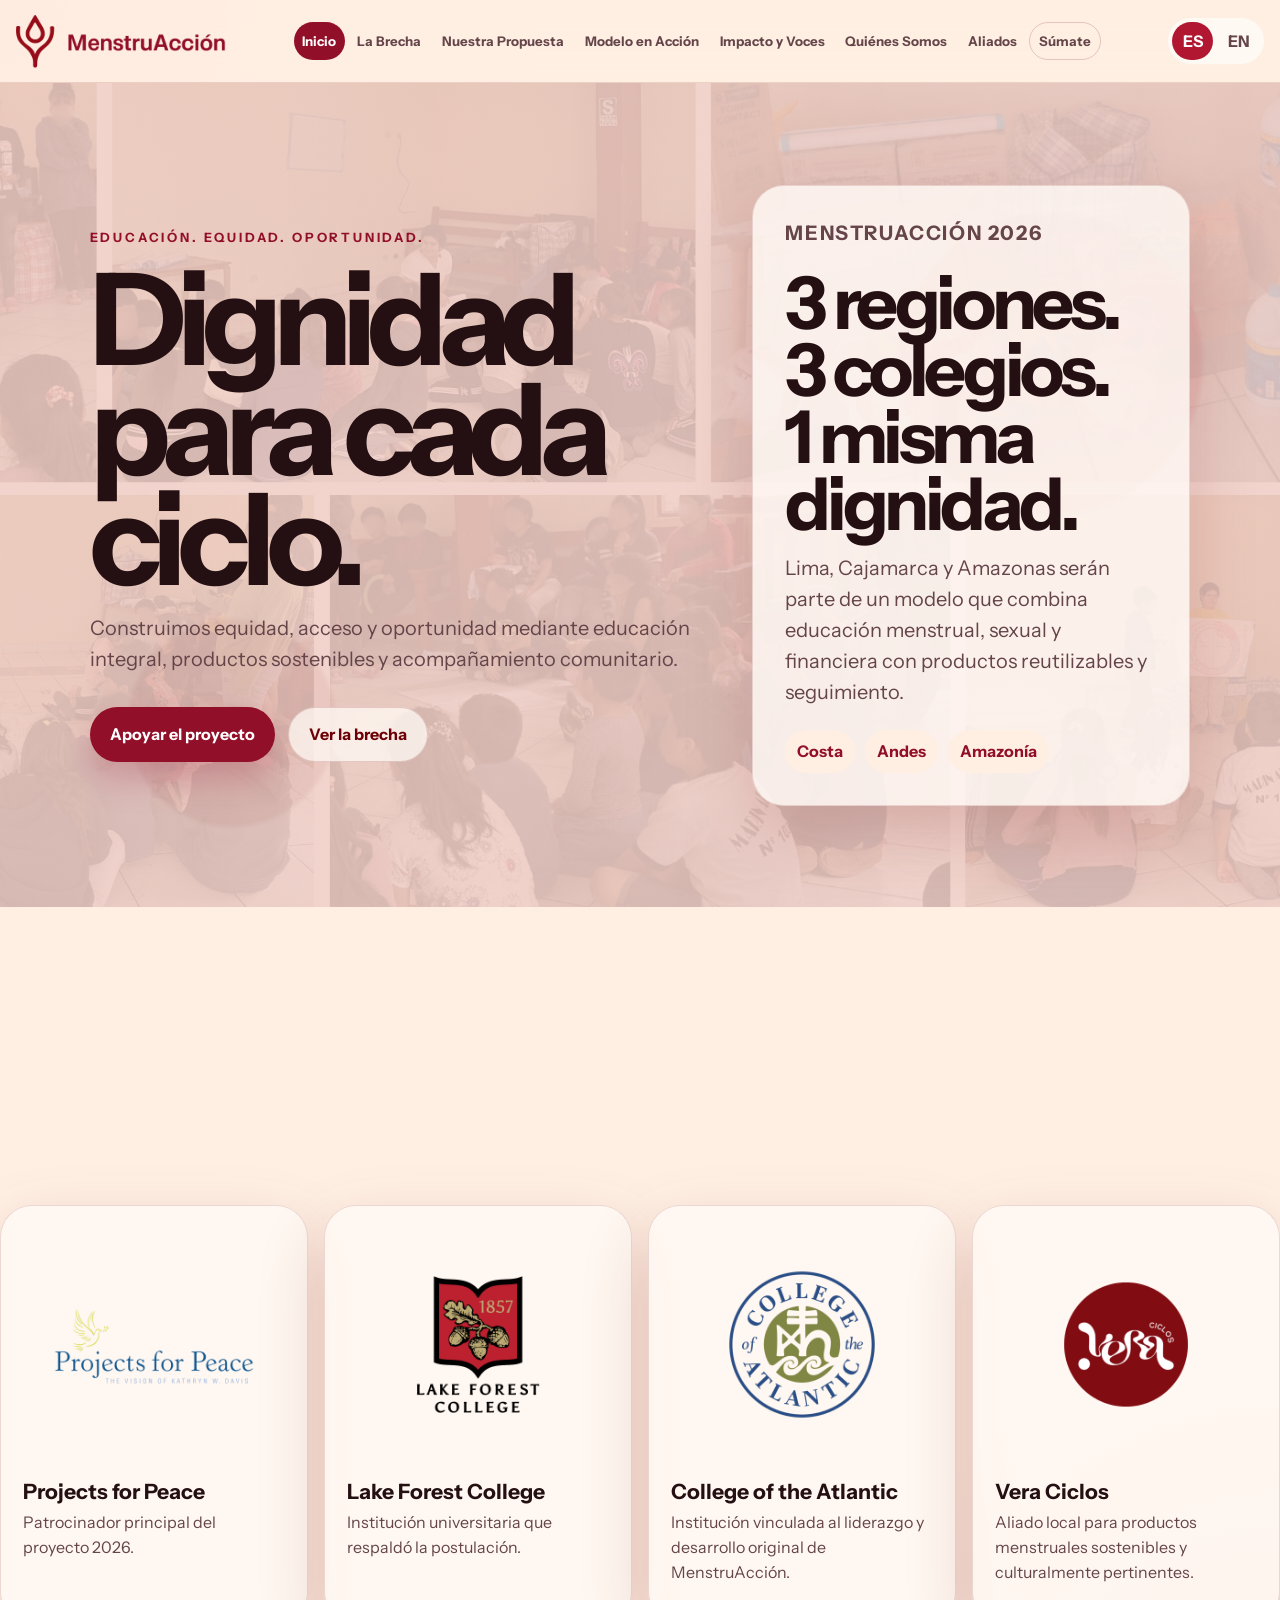
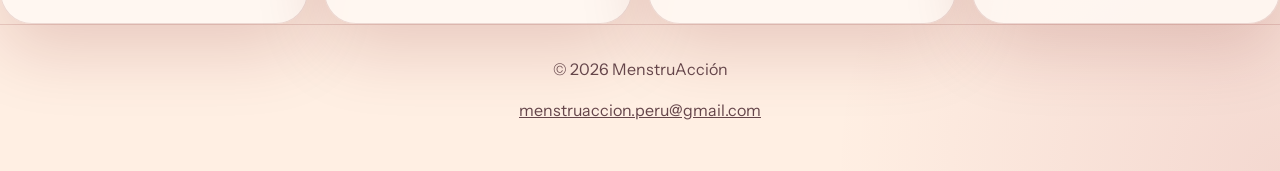
==== index.html @ 145aa249 "Update index.html" ====
<!DOCTYPE html>
<html lang="es">
 <head>
  <meta charset="utf-8"/>
  <meta content="width=device-width, initial-scale=1.0" name="viewport"/>
  <title>
   MenstruAcci&oacute;n | Dignidad para cada ciclo
  </title>
  <meta content="MenstruAcci&oacute;n construye equidad, acceso y oportunidad mediante educaci&oacute;n menstrual, sexual y financiera en Per&uacute;." name="description"/>
  <link rel="preconnect" href="https://fonts.googleapis.com">
  <link rel="preconnect" href="https://fonts.gstatic.com" crossorigin>
  <link href="https://fonts.googleapis.com/css2?family=Instrument+Sans:wght@400;500;600;700;800&display=swap" rel="stylesheet">
  <link href="style.css" rel="stylesheet"/>
  <script defer="" src="script.js">
  </script>
 </head>
 <body>
  <header class="site-header">
   <a aria-label="Ir al inicio" class="brand" data-tab-link="inicio" href="#inicio">
    <img alt="MenstruAcci&oacute;n" class="brand-logo" src="assets/logo.png"/>
   </a>
   <button aria-expanded="false" aria-label="Abrir men&uacute;" class="mobile-menu-button" id="mobileMenuButton">
    ☰
   </button>
   <nav aria-label="Navegaci&oacute;n principal" class="site-nav" id="siteNav">
    <button class="nav-tab active" data-i18n="nav_home" data-tab="inicio">
     Inicio
    </button>
    <button class="nav-tab" data-i18n="nav_gap" data-tab="brecha">
     La Brecha
    </button>
    <button class="nav-tab" data-i18n="nav_proposal" data-tab="propuesta">
     Nuestra Propuesta
    </button>
    <button class="nav-tab" data-i18n="nav_model" data-tab="modelo">
     Modelo en Acci&oacute;n
    </button>
    <button class="nav-tab" data-i18n="nav_impact" data-tab="impacto-voces">
     Impacto y Voces
    </button>
    <button class="nav-tab" data-i18n="nav_about" data-tab="quienes-somos">
     Qui&eacute;nes Somos
    </button>
    <!--
    <button class="nav-tab" data-i18n="nav_resources" data-tab="recursos">
      Centro de Recursos
    </button>
    -->
    <button class="nav-tab" data-i18n="nav_allies" data-tab="aliados">
     Aliados
    </button>
    <button class="nav-tab nav-cta" data-i18n="nav_support" data-tab="sumate">
     S&uacute;mate
    </button>
   </nav>
   <div aria-label="Cambiar idioma" class="language-toggle">
    <button class="lang-button active" data-lang="es">
     ES
    </button>
    <button class="lang-button" data-lang="en">
     EN
    </button>
   </div>
  </header>
  <main>
   <section class="page-section active hero-section" id="inicio">
    <div class="floating-shape shape-one">
    </div>
    <div class="floating-shape shape-two">
    </div>
    <div class="hero-grid">
     <div class="hero-copy reveal reveal-left">
      <p class="eyebrow" data-i18n="hero_eyebrow">
       Educaci&oacute;n. Equidad. Oportunidad.
      </p>
      <h1 data-i18n="hero_title">
       Dignidad para cada ciclo.
      </h1>
      <p class="hero-lead" data-i18n="hero_lead">
       Construimos equidad, acceso y oportunidad mediante educaci&oacute;n integral, productos sostenibles y acompa&ntilde;amiento comunitario.
      </p>
      <div class="hero-actions">
       <button class="primary-button" data-i18n="hero_primary" data-tab-link="sumate">
        Apoyar el proyecto
       </button>
       <button class="secondary-button" data-i18n="hero_secondary" data-tab-link="brecha">
        Ver la brecha
       </button>
      </div>
     </div>
     <div class="hero-card reveal reveal-right">
      <p class="card-kicker" data-i18n="hero_card_kicker">
       MenstruAcci&oacute;n 2026
      </p>
      <h2>
       <span data-i18n="hero_card_line_1">
       </span>
       <span class="title-break" data-i18n="hero_card_line_2">
       </span>
       <span class="title-break" data-i18n="hero_card_line_3">
       </span>
      </h2>
      <p data-i18n="hero_card_text">
       Lima, Cajamarca y Amazonas ser&aacute;n parte de un modelo que combina educaci&oacute;n menstrual, sexual y financiera con productos reutilizables y seguimiento.
      </p>
      <div class="region-pills">
       <span data-i18n="region_lima">
        Costa
       </span>
       <span data-i18n="region_cajamarca">
        Andes
       </span>
       <span data-i18n="region_amazonas">
        Amazon&iacute;a
       </span>
      </div>
     </div>
    </div>
   </section>
   <section class="page-section" id="brecha">
    <div class="section-heading reveal reveal-up">
     <p class="eyebrow" data-i18n="gap_eyebrow">
      La brecha de equidad
     </p>
     <h2 data-i18n="gap_title">
      Cuando falta informaci&oacute;n, faltan oportunidades.
     </h2>
     <p data-i18n="gap_intro">
      La pobreza menstrual no es solo falta de productos. Tambi&eacute;n es falta de informaci&oacute;n, privacidad, salud, dinero, agua, apoyo y espacios seguros.
     </p>
    </div>
    <div class="stats-grid">
     <a class="stat-card source-card reveal reveal-left" href="https://www.tandfonline.com/doi/pdf/10.1080/2331186X.2022.2132060" rel="noopener" target="_blank">
      <div class="stat-number" data-i18n="gap_stat_one_number">
       1 de cada 3
      </div>
      <p class="stat-label" data-i18n="gap_stat_one">
       adolescentes falta al colegio durante su menstruaci&oacute;n.
      </p>
      <span class="source-link" data-i18n="source_read">
       Ver fuente &nearrow;
      </span>
     </a>
     <a class="stat-card source-card reveal reveal-up" href="https://www.tandfonline.com/doi/pdf/10.1080/2331186X.2022.2132060" rel="noopener" target="_blank">
      <div class="stat-number" data-i18n="gap_stat_two_number">
       95%
      </div>
      <p class="stat-label" data-i18n="gap_stat_two">
       reporta entornos escolares hostiles durante su periodo.
      </p>
      <span class="source-link" data-i18n="source_read">
       Ver fuente &nearrow;
      </span>
     </a>
     <a class="stat-card source-card reveal reveal-right" href="https://www.tandfonline.com/doi/pdf/10.1080/2331186X.2022.2132060" rel="noopener" target="_blank">
      <div class="stat-number" data-i18n="gap_stat_three_number">
       54%
      </div>
      <p class="stat-label" data-i18n="gap_stat_three">
       no puede pagar productos b&aacute;sicos menstruales.
      </p>
      <span class="source-link" data-i18n="source_read">
       Ver fuente ↗
      </span>
     </a>
    </div>
    <div class="problem-map reveal reveal-up">
     <div class="map-center" data-i18n="gap_map_center">
      Intervenciones incompletas
     </div>
     <article>
      <h3 data-i18n="gap_node_products">
       Solo productos
      </h3>
      <p data-i18n="gap_node_products_text">
       Sin educaci&oacute;n ni seguimiento, el acceso puede quedarse en una entrega aislada.
      </p>
     </article>
     <article>
      <h3 data-i18n="gap_node_education">
       Solo educaci&oacute;n
      </h3>
      <p data-i18n="gap_node_education_text">
       La informaci&oacute;n no alcanza si una ni&ntilde;a no tiene productos, privacidad o apoyo para aplicar lo aprendido.
      </p>
     </article>
     <article>
      <h3 data-i18n="gap_node_health">
       Solo salud
      </h3>
      <p data-i18n="gap_node_health_text">
       Hablar de s&iacute;ntomas sin mirar escuela, econom&iacute;a, agua y estigma deja fuera la realidad completa.
      </p>
     </article>
    </div>
    <div class="angle-diagram reveal reveal-up">
     <div class="angle-center" data-i18n="angle_center">
      La pobreza menstrual es un sistema, no un s&iacute;ntoma aislado.
     </div>
     <article class="angle-panel">
      <p class="panel-kicker" data-i18n="angle_health_kicker">
       Lo invisible
      </p>
      <h3 data-i18n="angle_health_title">
       La salud y el cuerpo
      </h3>
      <ul>
       <li data-i18n="angle_health_1">
        Metales como plomo, ars&eacute;nico y cadmio detectados en tampones.
       </li>
       <li data-i18n="angle_health_2">
        Qu&iacute;micos medibles como ftalatos, fenoles y parabenos en productos menstruales.
       </li>
       <li data-i18n="angle_health_3">
        Fragancias, irritaci&oacute;n, sequedad, microbioma y seguridad todav&iacute;a requieren m&aacute;s investigaci&oacute;n.
       </li>
      </ul>
      <div class="source-row">
       <a data-i18n="source_metals" href="https://www.sciencedirect.com/science/article/pii/S0160412024004355" rel="noopener" target="_blank">
        Metales &nearrow;
       </a>
       <a data-i18n="source_chemicals" href="https://pubmed.ncbi.nlm.nih.gov/37743685/" rel="noopener" target="_blank">
        Qu&iacute;micos &nearrow;
       </a>
       <a href="https://www.fda.gov/media/184682/download" rel="noopener" target="_blank">
        FDA &nearrow;
       </a>
      </div>
     </article>
     <article class="angle-panel">
      <p class="panel-kicker" data-i18n="angle_environment_kicker">
       El rastro
      </p>
      <h3 data-i18n="angle_environment_title">
       Agua y medio ambiente
      </h3>
      <ul>
       <li data-i18n="angle_environment_1">
        Residuos de productos desechables que terminan en rellenos sanitarios o sistemas de alcantarillado.
       </li>
       <li data-i18n="angle_environment_2">
        Impactos de ciclo de vida asociados a materias primas, pl&aacute;sticos, producci&oacute;n y disposici&oacute;n final.
       </li>
       <li data-i18n="angle_environment_3">
        Micropl&aacute;sticos y residuos no reciclables como parte del problema de contaminaci&oacute;n.
       </li>
      </ul>
      <div class="source-row">
       <a href="https://www.lifecycleinitiative.org/wp-content/uploads/2021/07/UNEP-LCI-Single-use-vs-reusable-Menstrual-Products-Meta-study.pdf" rel="noopener" target="_blank">
        UNEP &nearrow;
       </a>
       <a data-i18n="source_environment" href="https://pmc.ncbi.nlm.nih.gov/articles/PMC11865846/" rel="noopener" target="_blank">
        Impacto ambiental &nearrow;
       </a>
      </div>
     </article>
     <article class="angle-panel">
      <p class="panel-kicker" data-i18n="angle_system_kicker">
       El sistema
      </p>
      <h3 data-i18n="angle_system_title">
       Lo social y econ&oacute;mico
      </h3>
      <ul>
       <li data-i18n="angle_system_1">
        Ausentismo escolar, verg&uuml;enza y falta de ba&ntilde;os dignos.
       </li>
       <li data-i18n="angle_system_2">
        Normalizaci&oacute;n del dolor menstrual y diagn&oacute;sticos tard&iacute;os.
       </li>
       <li data-i18n="angle_system_3">
        Falta de transparencia de ingredientes y necesidad de mejores regulaciones.
       </li>
      </ul>
      <div class="source-row">
       <a data-i18n="source_school" href="https://www.tandfonline.com/doi/full/10.1080/2331186X.2022.2132060" rel="noopener" target="_blank">
        Escuela &nearrow;
       </a>
       <a data-i18n="source_transparency" href="https://weavingvoices.org/report-whats-in-your-period-product/" rel="noopener" target="_blank">
        Transparencia &nearrow;
       </a>
      </div>
     </article>
     <article class="angle-panel">
      <p class="panel-kicker" data-i18n="angle_daily_kicker">
       La log&iacute;stica
      </p>
      <h3 data-i18n="angle_daily_title">
       El d&iacute;a a d&iacute;a
      </h3>
      <ul>
       <li data-i18n="angle_daily_1">
        Ba&ntilde;os sin agua, jab&oacute;n, privacidad o basureros seguros.
       </li>
       <li data-i18n="angle_daily_2">
        Miedo al ruido del envoltorio, a mancharse o a pedir ayuda.
       </li>
       <li data-i18n="angle_daily_3">
        Dolores incapacitantes sin permisos, cuidado ni atenci&oacute;n adecuada.
       </li>
      </ul>
      <!--
<div class="source-row">
 <a data-i18n="source_policy" href="https://idrc-crdi.ca/en/what-we-do/projects-we-support/project/improving-access-menstrual-health-girls-and-adolescents-peru" rel="noopener" target="_blank">
  Perú / salud menstrual ↗
 </a>
 <a class="placeholder-link" data-i18n="source_placeholder" href="#" rel="noopener" target="_blank">
  [PON EL LINK AQUÍ]
 </a>
</div>

-->
     </article>
    </div>
   </section>
   <section class="page-section" id="propuesta">
    <div class="section-heading reveal reveal-up">
     <p class="eyebrow" data-i18n="proposal_eyebrow">
      Nuestra propuesta
     </p>
     <h2>
      <span data-i18n="proposal_title_main">
       No separamos el cuerpo, la econom&iacute;a y la educaci&oacute;n.
      </span>
      <span class="title-break" data-i18n="proposal_title_break">
       Los conectamos.
      </span>
     </h2>
     <p data-i18n="proposal_intro">
      Nuestro modelo integra educaci&oacute;n, acceso, comunidad e incidencia para garantizar el derecho a una menstruaci&oacute;n digna.
     </p>
    </div>
    <div class="solution-diagram reveal reveal-up">
     <article>
      <span>
       01
      </span>
      <h3 data-i18n="solution_one_title">
       Educaci&oacute;n que traduce el cuerpo
      </h3>
      <p data-i18n="solution_one_text">
       La informaci&oacute;n convierte miedo en lenguaje, s&iacute;ntomas en se&ntilde;ales y verg&uuml;enza en conversaci&oacute;n segura.
      </p>
     </article>
     <article>
      <span>
       02
      </span>
      <h3 data-i18n="solution_two_title">
       Productos sostenibles que duran
      </h3>
      <p data-i18n="solution_two_text">
       Los productos reutilizables reducen la dependencia mensual de productos desechables y alivian costos a largo plazo.
      </p>
     </article>
     <article>
      <span>
       03
      </span>
      <h3 data-i18n="solution_three_title">
       Seguimiento que sostiene
      </h3>
      <p data-i18n="solution_three_text">
       El acompa&ntilde;amiento posterior permite resolver dudas, cuidar el uso correcto y no abandonar a las beneficiarias.
      </p>
     </article>
    </div>
    <div class="accordion-grid">
     <article class="accordion-card reveal reveal-left">
      <button aria-expanded="false" class="accordion-trigger">
       <span data-i18n="proposal_card_one_title">
        Educaci&oacute;n menstrual
       </span>
       <span class="accordion-icon">
        +
       </span>
      </button>
      <div class="accordion-panel">
       <p data-i18n="proposal_card_one_text">
        Ciclo menstrual, anatom&iacute;a b&aacute;sica, dolor, higiene, se&ntilde;ales de alerta, mitos, tab&uacute;es y cuidado de productos sostenibles.
       </p>
      </div>
     </article>
     <article class="accordion-card reveal reveal-up">
      <button aria-expanded="false" class="accordion-trigger">
       <span data-i18n="proposal_card_two_title">
        Educaci&oacute;n sexual
       </span>
       <span class="accordion-icon">
        +
       </span>
      </button>
      <div class="accordion-panel">
       <p data-i18n="proposal_card_two_text">
        Pubertad, consentimiento, autonom&iacute;a corporal, relaciones sanas, prevenci&oacute;n, l&iacute;mites personales y proyecto de vida.
       </p>
      </div>
     </article>
     <article class="accordion-card reveal reveal-right">
      <button aria-expanded="false" class="accordion-trigger">
       <span data-i18n="proposal_card_three_title">
        Educaci&oacute;n financiera
       </span>
       <span class="accordion-icon">
        +
       </span>
      </button>
      <div class="accordion-panel">
       <p data-i18n="proposal_card_three_text">
        Costos reales de menstruar, ahorro, presupuesto, compra informada, mantenimiento de productos y herramientas de autonom&iacute;a.
       </p>
      </div>
     </article>
    </div>
    <div class="product-case reveal reveal-up">
     <p class="eyebrow" data-i18n="reusable_eyebrow">
      Por qu&eacute; productos reutilizables
     </p>
     <h3 data-i18n="reusable_title">
      La soluci&oacute;n no es solo &ldquo;dar algo&rdquo;. Es dar herramientas que puedan sostenerse.
     </h3>
     <div class="reusable-grid">
      <article>
       <h4 data-i18n="reusable_cost_title">
        Alivio econ&oacute;mico
       </h4>
       <p data-i18n="reusable_cost_text">
        Un kit durable puede reducir el gasto mensual repetido y liberar recursos familiares.
       </p>
      </article>
      <article>
       <h4 data-i18n="reusable_waste_title">
        Menos residuos
       </h4>
       <p data-i18n="reusable_waste_text">
        La reutilizaci&oacute;n reduce la dependencia de productos de un solo uso y su carga ambiental.
       </p>
      </article>
      <article>
       <h4 data-i18n="reusable_body_title">
        M&aacute;s alfabetizaci&oacute;n corporal
       </h4>
       <p data-i18n="reusable_body_text">
        Aprender a usar y cuidar productos exige conocer el cuerpo, la higiene y las se&ntilde;ales de alerta.
       </p>
      </article>
     </div>
     <a class="inline-source" data-i18n="reusable_source" href="https://www.thelancet.com/journals/lanpub/article/PIIS2468-2667(19)30111-2/fulltext" rel="noopener" target="_blank">
      Leer revisi&oacute;n sobre copas menstruales &nearrow;
     </a>
    </div>
   </section>
   <section class="page-section" id="modelo">
    <div class="section-heading reveal reveal-up">
     <p class="eyebrow" data-i18n="model_eyebrow">
      Modelo en acci&oacute;n
     </p>
     <h2 data-i18n="model_title">
      Antes, durante y despu&eacute;s. Porque una intervenci&oacute;n real no termina cuando acaba el taller.
     </h2>
    </div>
    <img
      class="section-image reveal reveal-up"
      src="assets/figures/mapa-regiones.png"
      alt="Mapa de las tres regiones del proyecto MenstruAcción: Lima, Cajamarca y Amazonas"
    >
    <div class="timeline">
     <article class="timeline-card reveal reveal-left">
      <span class="timeline-step">
       01
      </span>
      <h3 data-i18n="model_before_title">
       Antes
      </h3>
      <p data-i18n="model_before_text">
       Diagn&oacute;stico comunitario, estudio de desaf&iacute;os menstruales, revisi&oacute;n de agua, h&aacute;bitos, tab&uacute;es, bullying y necesidades espec&iacute;ficas.
      </p>
     </article>
     <article class="timeline-card reveal reveal-up">
      <span class="timeline-step">
       02
      </span>
      <h3 data-i18n="model_during_title">
       Durante
      </h3>
      <p data-i18n="model_during_text">
       Talleres participativos, sesiones mixtas y diferenciadas, entrega de productos sostenibles, actividades pr&aacute;cticas y formaci&oacute;n de embajadoras.
      </p>
     </article>
     <article class="timeline-card reveal reveal-right">
      <span class="timeline-step">
       03
      </span>
      <h3 data-i18n="model_after_title">
       Despu&eacute;s
      </h3>
      <p data-i18n="model_after_text">
       L&iacute;nea de WhatsApp, seguimiento a 3, 6 y 9 meses, encuestas, acompa&ntilde;amiento, soporte educativo y continuidad comunitaria.
      </p>
     </article>
    </div>
    <div class="product-strip reveal reveal-up">
     <span data-i18n="product_cup">
      Copa menstrual
     </span>
     <span data-i18n="product_underwear">
      Calzones menstruales
     </span>
     <span data-i18n="product_pads">
      Toallas reutilizables
     </span>
     <span data-i18n="product_compress">
      Compresa de semillas
     </span>
    </div>
   </section>
   <section class="page-section" id="impacto-voces">
    <div class="section-heading reveal reveal-up">
     <p class="eyebrow" data-i18n="impact_eyebrow">
      Impacto y voces
     </p>
     <h2 data-i18n="impact_title">
      Esto no solo se midi&oacute;. Esto se sinti&oacute;.
     </h2>
     <p data-i18n="impact_intro">
      En 2023, el piloto en Puente Piedra mostr&oacute; que una intervenci&oacute;n puede cambiar la forma en que las participantes entienden su cuerpo, su cuidado y su futuro.
     </p>
    </div>
    <div class="impact-layout">
     <div class="score-panel reveal reveal-left">
      <article class="score-row">
       <div>
        <h3 data-i18n="score_usefulness">
         Utilidad del programa
        </h3>
        <p>
         9.8/10
        </p>
       </div>
       <div class="score-bar">
        <span data-score="98">
        </span>
       </div>
      </article>
      <article class="score-row">
       <div>
        <h3 data-i18n="score_support">
         Acompa&ntilde;amiento
        </h3>
        <p>
         9.7/10
        </p>
       </div>
       <div class="score-bar">
        <span data-score="97">
        </span>
       </div>
      </article>
      <article class="score-row">
       <div>
        <h3 data-i18n="score_products">
         Confianza en productos
        </h3>
        <p>
         8.3/10
        </p>
       </div>
       <div class="score-bar">
        <span data-score="83">
        </span>
       </div>
      </article>
      <article class="score-row">
       <div>
        <h3 data-i18n="score_mindset">
         Cambio de mentalidad
        </h3>
        <p>
         9.9/10
        </p>
       </div>
       <div class="score-bar">
        <span data-score="99">
        </span>
       </div>
      </article>
     </div>
     <div class="testimonial-card reveal reveal-right">
      <p class="quote-mark">
       &ldquo;
      </p>
      <p class="testimonial-text" id="testimonialText">
      </p>
      <p class="testimonial-name" id="testimonialName">
      </p>
      <div class="testimonial-controls">
       <button aria-label="Testimonio anterior" id="prevTestimonial">
        &larr;
       </button>
       <button aria-label="Siguiente testimonio" id="nextTestimonial">
        &rarr;
       </button>
      </div>
     </div>
    </div>
   </section>
   <section class="page-section" id="quienes-somos">
    <div class="section-heading reveal reveal-up">
     <p class="eyebrow" data-i18n="about_eyebrow">
      Qui&eacute;nes somos
     </p>
     <h2 data-i18n="about_title">
      33 j&oacute;venes construyendo una respuesta desde adentro.
     </h2>
     <p data-i18n="about_intro">
      Somos un equipo interdisciplinario organizado en cinco &aacute;reas para convertir investigaci&oacute;n, log&iacute;stica, cuidado, comunicaci&oacute;n y alianzas en acci&oacute;n territorial.
     </p>
    </div>
    <div class="team-summary reveal reveal-up">
     <div>
      <span class="team-number">
       33
      </span>
      <p data-i18n="team_people">
       personas voluntarias
      </p>
     </div>
     <div>
      <span class="team-number">
       5
      </span>
      <p data-i18n="team_areas">
       &aacute;reas de trabajo
      </p>
     </div>
     <div>
      <span class="team-number">
       3
      </span>
      <p data-i18n="team_regions">
       macroregiones del Per&uacute;
      </p>
     </div>
    </div>
    <div class="team-area-grid">
     <article>
      <h3 data-i18n="area_programs">
       Programas y Proyectos
      </h3>
      <p data-i18n="area_programs_text">
       Dise&ntilde;o curricular, implementaci&oacute;n escolar, facilitaci&oacute;n y adaptaci&oacute;n comunitaria.
      </p>
     </article>
     <article>
      <h3 data-i18n="area_research">
       Investigaci&oacute;n y Sostenibilidad
      </h3>
      <p data-i18n="area_research_text">
       Diagn&oacute;stico, reportes, evidencia, evaluaci&oacute;n, sostenibilidad ambiental y aprendizaje institucional.
      </p>
     </article>
     <article>
      <h3 data-i18n="area_wellbeing">
       Comunidad y Bienestar
      </h3>
      <p data-i18n="area_wellbeing_text">
       Seguimiento, cuidado, rutas de apoyo, espacios seguros y acompa&ntilde;amiento posterior.
      </p>
     </article>
     <article>
      <h3 data-i18n="area_comms">
       Comunicaciones y Marketing
      </h3>
      <p data-i18n="area_comms_text">
       Narrativa p&uacute;blica, campa&ntilde;as, redes, materiales visuales y movilizaci&oacute;n comunitaria.
      </p>
     </article>
     <article>
      <h3 data-i18n="area_management">
       Gesti&oacute;n, Finanzas y Alianzas
      </h3>
      <p data-i18n="area_management_text">
       Presupuesto, donaciones, procesos institucionales, articulaci&oacute;n legal y alianzas estrat&eacute;gicas.
      </p>
     </article>
    </div>
    <div class="people-placeholder reveal reveal-up">
     <h3 data-i18n="people_placeholder_title">
      Pr&oacute;ximo paso: directorio del equipo
     </h3>
     <p data-i18n="people_placeholder_text">
      Aqu&iacute; podremos a&ntilde;adir tarjetas por persona con foto, nombre, &aacute;rea, regi&oacute;n y una frase breve. Por ahora queda listo el espacio para crecer sin saturar la p&aacute;gina.
     </p>
    </div>
   </section>
   <!--
   <section class="page-section" id="recursos">
    <div class="section-heading reveal reveal-up">
     <p class="eyebrow" data-i18n="resources_eyebrow">
      Centro de recursos
     </p>
     <h2 data-i18n="resources_title">
      Notas, reportes y materiales para pensar la menstruaci&oacute;n desde evidencia, territorio y sostenibilidad.
     </h2>
     <p data-i18n="resources_intro">
      Este ser&aacute; el espacio para publicaciones breves del equipo de Investigaci&oacute;n y Sostenibilidad, gu&iacute;as para comunidades, reportes de campo y materiales educativos.
     </p>
    </div>
    <div class="resource-feature reveal reveal-up">
     <p class="eyebrow" data-i18n="resource_feature_tag">
      Formato sugerido
     </p>
     <h3 data-i18n="resource_feature_title">
      Cada entrada debe tener autora, fecha, tema, fuente principal y una idea accionable.
     </h3>
     <p data-i18n="resource_feature_text">
      As&iacute; el centro no se vuelve solo un blog, sino una biblioteca viva para colegios, donantes, voluntarias y aliadas.
     </p>
    </div>
    <div class="notes-grid">
     <article>
      <span class="note-tag" data-i18n="note_tag_research">
       Investigaci&oacute;n
      </span>
      <h3 data-i18n="note_one_title">
       Metales pesados en productos menstruales: qu&eacute; sabemos y qu&eacute; falta investigar
      </h3>
      <p data-i18n="note_one_author">
       Por: Equipo de Investigaci&oacute;n y Sostenibilidad
      </p>
      <p data-i18n="note_one_text">
       Una nota para traducir evidencia cient&iacute;fica en preguntas claras para comunidades, colegios y donantes.
      </p>
      <a class="placeholder-link" data-i18n="note_coming" href="#">
       Pr&oacute;ximamente
      </a>
     </article>
     <article>
      <span class="note-tag" data-i18n="note_tag_sustainability">
       Sostenibilidad
      </span>
      <h3 data-i18n="note_two_title">
       &iquest;Por qu&eacute; no basta con donar productos?
      </h3>
      <p data-i18n="note_two_author">
       Por: Nombre de autora / &Aacute;rea
      </p>
      <p data-i18n="note_two_text">
       Un an&aacute;lisis sobre acceso, educaci&oacute;n, seguimiento y el riesgo de intervenciones de corto plazo.
      </p>
      <a class="placeholder-link" data-i18n="note_coming" href="#">
       Pr&oacute;ximamente
      </a>
     </article>
     <article>
      <span class="note-tag" data-i18n="note_tag_territory">
       Territorio
      </span>
      <h3 data-i18n="note_three_title">
       Menstruaci&oacute;n, agua y escuela: lo que cambia entre Costa, Andes y Amazon&iacute;a
      </h3>
      <p data-i18n="note_three_author">
       Por: Nombre de autora / &Aacute;rea
      </p>
      <p data-i18n="note_three_text">
       Una entrada sobre c&oacute;mo el territorio cambia las posibilidades reales de una menstruaci&oacute;n digna.
      </p>
      <a class="placeholder-link" data-i18n="note_coming" href="#">
       Pr&oacute;ximamente
      </a>
     </article>
    </div>
   </section>
   <section class="page-section" id="aliados">
   -->
    <div class="section-heading reveal reveal-up">
     <p class="eyebrow" data-i18n="allies_eyebrow">
      Aliados y patrocinadores
     </p>
     <h2 data-i18n="allies_title">
      Una red que convierte recursos en dignidad.
     </h2>
     <p data-i18n="allies_intro">
      Gracias a esta red, MenstruAcci&oacute;n puede llegar a tres colegios en Lima, Cajamarca y Amazonas con respaldo, productos y conocimiento.
     </p>
    </div>
     <div class="allies-grid">
     
       <article class="ally-card">
         <a href="https://www.middlebury.edu/projects-for-peace" target="_blank" rel="noopener">
           <img src="assets/logos/projects-for-peace.png" alt="Projects for Peace">
         </a>
         <h3>Projects for Peace</h3>
         <p data-i18n="ally_pfp">
           Patrocinador principal del proyecto 2026.
         </p>
       </article>
     
       <article class="ally-card">
         <a href="https://www.lakeforest.edu/" target="_blank" rel="noopener">
           <img src="assets/logos/lake-forest.png" alt="Lake Forest College">
         </a>
         <h3>Lake Forest College</h3>
         <p data-i18n="ally_lfc">
           Institución universitaria que respaldó la postulación.
         </p>
       </article>
     
       <article class="ally-card">
         <a href="https://www.coa.edu/" target="_blank" rel="noopener">
           <img src="assets/logos/coa.png" alt="College of the Atlantic">
         </a>
         <h3>College of the Atlantic</h3>
         <p data-i18n="ally_coa">
           Institución vinculada al liderazgo y desarrollo original de MenstruAcción.
         </p>
       </article>
     
       <article class="ally-card">
         <a href="https://veraciclos.com/" target="_blank" rel="noopener">
           <img src="assets/logos/vera-ciclos.png" alt="Vera Ciclos">
         </a>
         <h3>Vera Ciclos</h3>
         <p data-i18n="ally_vera">
           Aliado local para productos menstruales sostenibles y culturalmente pertinentes.
         </p>
       </article>
     </div>   
   </section>
   <section class="page-section" id="sumate">
    <div class="support-panel reveal reveal-up">
     <p class="eyebrow" data-i18n="support_eyebrow">
      S&uacute;mate
     </p>
     <h2 data-i18n="support_title">
      Menstruar no debe ser un obst&aacute;culo.
     </h2>
     <p data-i18n="support_text">
      Ay&uacute;danos a escalar este proyecto a m&aacute;s regiones del Per&uacute; y cambiar las vidas de m&aacute;s ni&ntilde;as y j&oacute;venes.
     </p>
     <div class="support-actions">
      <a class="primary-button" data-i18n="support_donate" href="https://gofund.me/f9b3c36c0" rel="noopener" target="_blank">
       Donar
      </a>
      <a class="secondary-button" data-i18n="support_contact" href="mailto:menstruaccion.peru@gmail.com">
       Contactar
      </a>
     </div>
    </div>
     <article class="letter-panel english-only reveal reveal-up">
       <p class="eyebrow">Open Letter</p>
     
       <h2>Menstrual Poverty Is a Political Cry</h2>
     
       <p><strong>An open letter from Carla F. L. Martinez Becerra, Founder of MenstruAcción</strong></p>
     
       <details class="letter-details">
         <summary>Read the full letter</summary>
     
         <div class="letter-body">
           <p>I believe menstrual poverty must be understood as a political cry against a system that punishes our biology and profits from our silence.</p>
     
           <p>Let me <strong>say</strong> that again, because the words <em>poverty</em> and <em>menstruation</em> are both so often <strong>whispered</strong>.</p>
     
           <p><strong>A political cry.</strong> Not a hygiene problem. Not a girl problem. Not a charity case. A political cry against a system that watches us bleed, charges us for the right to manage it, shames us for needing to, then calls our suffering <em>natural</em>.</p>
     
           <p>I was eleven years old when I first bled.</p>
           
           <p>It was January 2019. I woke up very early like any other day, ready to work. I walked to the bathroom. And then I saw it—a canvas of red on the floor below me.</p>
           
           <p>Panic surged through me. Tears fell from my eyes. There was no mother, no sister, no grandmother, no woman of familiarity within my reach. And for this occasion, my father was no man to turn to for insight.</p>
           
           <p>That morning, I learned what menstruation was. Not from a conversation. Not from a class. From blood on a floor and the terror of having no one to support me.</p>
           
           <p>And I hid it.</p>
           
           <p>Menstruation was a topic of no-conversation. And when it did have a seat at the table, it turned into a hatred chant—one I did not comprehend at the time. I was so afraid my family would find out. And when they finally did, I received some exciting news from these chants: I had "become a woman," as they said.</p>
           
           <p>But I did not feel like one. What does that even mean?</p>
           
           <p>What I felt was the red and pain running down my legs and not knowing what to do.</p>
           
           <p>Pads were luxuries I could not afford. Not when money had to be used strictly to feed ourselves. And tampons? They would "take my virginity"—because that is what I had heard during those short, uncomfortable chants.</p>
           
           <p>So paper and towels became my best friends. I walked uncomfortably, painfully, as the paper sometimes left tiny cuts in my legs.</p>
           
           <p>When pads eventually became attainable, economic reality forced me to stretch their utility—using them for hours and hours beyond any safe recommendation, just to save money. My mother would say we were saving the environment by not using as many.</p>
           
           <p>Meanwhile, infections became common.</p>
           
           <p>I will never forget the time I had to be injected seven times during two days at the hospital because of a vaginal infection. I held my mother's hand every time, crying from the pain. And she said: "It happened to me too. This shall pass."</p>
           
           <p>For everyone, it was normal.</p>
           
           <p>But the true earthquake came later.</p>
           
           <p>I was diagnosed with polycystic ovary syndrome (PCOS) just before moving countries. I had won a scholarship to represent my country in the Netherlands. But with my hopes and my 23kg-suitcase came 12 cysts in my body. I finally had an answer for the years of immense monthly pain that had been treated as nothing.</p>
           
           <p>"We are women. We must be used to pain," said my friends.</p>
           
           <p>"You are crying for nothing," said the boys in my class.</p>
           
           <p>"You are just weak," said the entire world.</p>
           
           <p>Surgical intervention lay beyond my reach. So I endured. Months of pills with names I still struggle to pronounce. Pills that made my head throb, my abdomen coil in pain, my body weary. Months of pain I had to navigate alone in a new country.</p>
           
           <p>I am not the only girl who lived this.</p>
           
           <p>I was not the only girl who received a late diagnosis—if any. Who had to look back at years of pain that had been normalized. Who learned silence before she learned care.</p>
           
           <p>This is why MenstruAcción exists.</p>
           
           <p>We do not believe the solution is only donating pads. We do not believe the solution is only giving one workshop and leaving. Menstrual poverty is not only the absence of products. It is also the absence of information. The absence of privacy. The absence of safe conversations. The absence of clean water. The absence of adults who know how to respond. The absence of money. The absence of words.</p>
           
           <p>A girl can receive a product, but if she does not know how to use it, care for it, or talk about her body without fear, the support remains incomplete.</p>
           
           <p>A girl can receive information, but if she has no product, no privacy, no resources, no one to ask after the workshop ends—that information also remains incomplete.</p>
           
           <p>And even worse: a girl can receive both, but if the boys are not part of the conversation, she will be, once again, fighting alone.</p>
           
           <p>This year, we won a $10,000 Projects for Peace grant to implement our program in three public schools across three regions of Peru: Lima on the coast, Cajamarca in the Andes, and Amazonas in the Amazon.</p>
           
           <p>But costs have risen. Transportation is more expensive. Materials like cotton have become harder to budget for. The exchange rate shifted, reducing the real value of what we thought we had. That difference is not just in money. It is transport. It is materials. It is food. It is the difference between reaching girls with enough care or cutting pieces of a program that was meant to be holistic.</p>
           
           <p>We opened a GoFundMe because we refuse to let this become a reduced version of what we promised.</p>
           
           <p>I dream of a world where no girl has to decide between buying a menstrual product or buying food.</p>
           
           <p>I dream of a world where a girl does not have to hide, miss class, or feel ashamed because of something her body does naturally.</p>
           
           <p>I dream of a world where pain is not treated as normal just because we are women.</p>
           
           <p>Recently, I interviewed girls who participated in our first project. Three years later, they still remembered it. Some said it changed their lives. Some said they no longer worry about staining in class or while playing sports.</p>
           
           <p>One spoke about freedom.</p>
           
           <p>I know that word can sound big. But for a girl who has lived her body with fear, being able to say freedom is not small.</p>
           
           <p>Poverty is not only what people lack. It is also what society decides they can live without.</p>
           
           <p>We do not believe girls should live without information. Without products. Without support. Without dignity. Without freedom.</p>
           
           <p>We are MenstruAcción. And we are trying to build a Peru where menstruation is not an obstacle, but an experience lived with knowledge, care, dignity, and possibility.</p>
           
           <p>If this letter reaches you, I ask you to consider supporting us. That could mean donating. It could mean sharing our GoFundMe. It could mean sending this letter to someone who cares about Peru, education, girls, public health, or justice.</p>
           
           <p><strong>No girl should miss school for bleeding.</strong></p>
           
           <p>With gratitude, hope, and fury,</p>
           
           <p>
             <strong>Carla F. L. Martinez Becerra</strong><br>
             Founder &amp; Executive Director<br>
             MenstruAcción
           </p>
         </div>
       </details>
     </article>
   </section>
  </main>
  <footer class="site-footer">
  <p>© 2026 MenstruAcción</p>
  <p><a href="mailto:menstruaccion.peru@gmail.com">menstruaccion.peru@gmail.com</a></p>
  </footer>
 </body>
</html>
---- style.css ----
:root {
  --red-bright: #D21F39;
  --red-main: #B11731;
  --red-deep: #920F2A;
  --red-dark: #6D0006;
  --cream: #FFEFE3;
  --paper: #FFF9F4;
  --ink: #241012;
  --muted: #65454A;
  --line: rgba(109, 0, 6, 0.13);
  --shadow: 0 26px 70px rgba(109, 0, 6, 0.16);
  --radius-xl: 32px;
  --radius-md: 20px;
  --transition: 260ms ease;
}

/* ============================= */
/* GLOBAL RESET */
/* ============================= */

* {
  box-sizing: border-box;
}

html {
  scroll-behavior: smooth;
}

body {
  margin: 0;
  font-family: "Instrument Sans", "Avenir Next", "Trebuchet MS", Arial, sans-serif;
  color: var(--ink);
  background:
    radial-gradient(circle at top left, rgba(210, 31, 57, 0.13), transparent 34rem),
    radial-gradient(circle at bottom right, rgba(146, 15, 42, 0.10), transparent 28rem),
    var(--cream);
  line-height: 1.55;
}

button,
a {
  font: inherit;
}

a {
  color: inherit;
}

/* ============================= */
/* HEADER / NAVIGATION */
/* ============================= */

.site-header {
  position: sticky;
  top: 0;
  z-index: 100;
  display: grid;
  grid-template-columns: auto 1fr auto;
  align-items: center;
  gap: 0.8rem;
  padding: 0.6rem 1rem;
  background: rgba(255, 239, 227, 0.88);
  backdrop-filter: blur(18px);
  border-bottom: 1px solid var(--line);
}

.brand {
  display: inline-flex;
  align-items: center;
  text-decoration: none;
  font-weight: 800;
}

/* LOGO IMAGE */
.brand-logo {
  width: 210px;
  height: auto;
  display: block;
}


/* Navigation buttons */
.site-nav {
  display: flex;
  justify-content: center;
  gap: 0.18rem;
  flex-wrap: wrap;
}

.nav-tab,
.lang-button,
.mobile-menu-button {
  border: 0;
  cursor: pointer;
  color: var(--ink);
  background: transparent;
}

.nav-tab {
  padding: 0.48rem 0.56rem;
  border-radius: 999px;
  color: var(--muted);
  font-size: 0.83rem;
  font-weight: 800;
  transition: var(--transition);
}

.nav-tab:hover,
.nav-tab.active {
  color: white;
  background: var(--red-deep);
}

.nav-cta {
  border: 1px solid rgba(109, 0, 6, 0.18);
}

/* Language toggle */
.language-toggle {
  display: inline-flex;
  gap: 0.25rem;
  padding: 0.25rem;
  border-radius: 999px;
  background: var(--paper);
}

.lang-button {
  padding: 0.42rem 0.65rem;
  border-radius: 999px;
  font-weight: 800;
  color: var(--muted);
}

.lang-button.active {
  color: white;
  background: var(--red-main);
}

/* Mobile menu button */
.mobile-menu-button {
  display: none;
  font-size: 1.5rem;
}

/* ============================= */
/* PAGE SECTIONS */
/* ============================= */

.page-section {
  display: none;
  min-height: calc(100vh - 76px);
  padding: 5rem 7vw;
}

.page-section.active {
  display: block;
}

/* ============================= */
/* HERO SECTION */
/* ============================= */

.hero-section {
  position: relative;
  overflow: hidden;
  display: none;
  align-items: center;
  background:
    linear-gradient(rgba(255, 239, 227, 0.75), rgba(255, 239, 227, 0.75)),
    url("assets/banner-desktop.jpg");
  background-size: cover;
  background-position: center;
}

.hero-section.active {
  display: flex;
}

.hero-grid {
  position: relative;
  z-index: 2;
  display: grid;
  grid-template-columns: minmax(0, 1.08fr) minmax(300px, 0.75fr);
  gap: 2rem;
  align-items: center;
  width: 100%;
}

.eyebrow {
  margin: 0 0 1rem;
  color: var(--red-deep);
  font-size: 0.8rem;
  font-weight: 800;
  letter-spacing: 0.22em;
  text-transform: uppercase;
}

h1,
h2,
h3,
h4,
p {
  margin-top: 0;
}

h1 {
  max-width: 850px;
  font-size: clamp(4rem, 10vw, 9rem);
  line-height: 0.86;
  letter-spacing: -0.07em;
  margin-bottom: 1.2rem;
  font-weight: 800;
}

h2 {
  max-width: 1100px;
  font-size: clamp(2.45rem, 5.7vw, 6.2rem);
  line-height: 0.92;
  letter-spacing: -0.06em;
  margin-bottom: 1rem;
  font-weight: 800;
}

h3 {
  font-size: 1.32rem;
  line-height: 1.1;
  font-weight: 800;
}

h4 {
  margin-bottom: 0.35rem;
  font-size: 1rem;
  font-weight: 800;
}

.title-break {
  display: block;
}

.hero-lead,
.section-heading p,
.hero-card p,
.support-panel p,
.resource-feature p {
  max-width: 780px;
  color: var(--muted);
  font-size: clamp(1.05rem, 1.6vw, 1.25rem);
}

/* ============================= */
/* BUTTONS */
/* ============================= */

.hero-actions,
.support-actions {
  display: flex;
  gap: 0.85rem;
  flex-wrap: wrap;
  margin-top: 2rem;
}

.primary-button,
.secondary-button {
  display: inline-flex;
  align-items: center;
  justify-content: center;
  min-height: 48px;
  padding: 0.88rem 1.25rem;
  border-radius: 999px;
  cursor: pointer;
  text-decoration: none;
  font-weight: 800;
  border: 0;
  transition: var(--transition);
}

.primary-button {
  color: white;
  background: var(--red-deep);
  box-shadow: 0 16px 34px rgba(146, 15, 42, 0.25);
}

.primary-button:hover {
  background: var(--red-bright);
}

.secondary-button {
  color: var(--red-dark);
  background: rgba(255, 249, 244, 0.76);
  border: 1px solid rgba(109, 0, 6, 0.16);
}

.secondary-button:hover {
  background: white;
}

.primary-button:hover,
.secondary-button:hover,
.stat-card:hover,
.angle-panel:hover {
  transform: translateY(-4px);
}

/* ============================= */
/* CARDS */
/* ============================= */

.hero-card,
.stat-card,
.accordion-card,
.timeline-card,
.testimonial-card,
.score-panel,
.ally-card,
.support-panel,
.problem-map article,
.solution-diagram,
.product-case,
.notes-grid article,
.resource-feature,
.team-area-grid article,
.people-placeholder,
.angle-panel {
  border: 1px solid var(--line);
  border-radius: var(--radius-xl);
  background: rgba(255, 249, 244, 0.82);
  box-shadow: var(--shadow);
}

.hero-card {
  padding: 2rem;
  transform: rotate(1.4deg);
}

.card-kicker {
  color: var(--red-deep);
  font-weight: 800;
  letter-spacing: 0.08em;
  text-transform: uppercase;
}

.region-pills,
.product-strip,
.source-row {
  display: flex;
  gap: 0.6rem;
  flex-wrap: wrap;
  margin-top: 1.4rem;
}

.region-pills span,
.product-strip span {
  padding: 0.55rem 0.75rem;
  border-radius: 999px;
  background: var(--cream);
  color: var(--red-deep);
  font-weight: 800;
}

/* ============================= */
/* DECORATIVE SHAPES */
/* ============================= */

.floating-shape {
  position: absolute;
  border-radius: 999px;
  filter: blur(2px);
  opacity: 0.48;
}

.shape-one {
  width: 19rem;
  height: 19rem;
  right: 6vw;
  top: 8rem;
  background: rgba(210, 31, 57, 0.16);
  animation: floatSlow 8s ease-in-out infinite;
}

.shape-two {
  width: 13rem;
  height: 13rem;
  left: 10vw;
  bottom: 5rem;
  background: rgba(109, 0, 6, 0.12);
  animation: floatSlow 10s ease-in-out infinite reverse;
}

/* ============================= */
/* SECTION HEADINGS */
/* ============================= */

.section-heading {
  margin-bottom: 2.4rem;
}

/* ============================= */
/* GRIDS */
/* ============================= */

.stats-grid,
.accordion-grid,
.timeline,
.allies-grid,
.notes-grid,
.team-area-grid,
.reusable-grid {
  display: grid;
  gap: 1rem;
}

.stats-grid,
.accordion-grid,
.timeline,
.notes-grid,
.reusable-grid {
  grid-template-columns: repeat(3, minmax(0, 1fr));
}

.stats-grid {
  margin-bottom: 2rem;
}

/* ============================= */
/* STATS */
/* ============================= */

.stat-card {
  display: block;
  min-height: 250px;
  padding: 1.7rem;
  overflow: hidden;
  text-decoration: none;
  transition: var(--transition);
}

.stat-number {
  color: var(--red-deep);
  font-size: clamp(4.2rem, 8vw, 7.6rem);
  font-weight: 800;
  line-height: 0.86;
  letter-spacing: -0.07em;
}

.stat-label {
  color: var(--muted);
  font-size: 1.08rem;
  margin-top: 0.85rem;
}

.source-link,
.inline-source,
.source-row a,
.notes-grid a {
  display: inline-flex;
  margin-top: 1rem;
  color: var(--red-deep);
  font-weight: 800;
  text-decoration: none;
}

.placeholder-link {
  color: var(--red-bright) !important;
}

/* ============================= */
/* PROBLEM MAP */
/* ============================= */

.problem-map {
  display: grid;
  grid-template-columns: repeat(3, minmax(0, 1fr));
  gap: 1rem;
  margin: 2rem 0;
  padding: 1rem;
  border-radius: var(--radius-xl);
  background:
    radial-gradient(circle at center, rgba(210, 31, 57, 0.18), transparent 18rem),
    rgba(255, 249, 244, 0.42);
}

.map-center {
  grid-column: 1 / -1;
  display: grid;
  place-items: center;
  padding: 1rem;
  color: white;
  background: var(--red-dark);
  border-radius: var(--radius-md);
  font-size: clamp(1.5rem, 3vw, 2.8rem);
  font-weight: 800;
  text-align: center;
}

.problem-map article,
.notes-grid article,
.team-area-grid article,
.ally-card {
  padding: 1.4rem;
}

.problem-map p,
.angle-panel p,
.angle-panel li,
.solution-diagram p,
.product-case p,
.notes-grid p,
.team-area-grid p,
.people-placeholder p {
  color: var(--muted);
}

/* ============================= */
/* ANGLE DIAGRAM */
/* ============================= */

.angle-diagram {
  display: grid;
  grid-template-columns: repeat(2, minmax(0, 1fr));
  gap: 1rem;
}

.angle-center {
  grid-column: 1 / -1;
  padding: 1.2rem;
  border-radius: var(--radius-xl);
  color: white;
  background: linear-gradient(135deg, var(--red-deep), var(--red-dark));
  box-shadow: var(--shadow);
  font-size: clamp(1.45rem, 3.5vw, 3.5rem);
  font-weight: 800;
  line-height: 0.98;
}

.angle-panel {
  padding: 1.4rem;
  transition: var(--transition);
}

.angle-panel ul {
  padding-left: 1.2rem;
}

.panel-kicker {
  margin-bottom: 0.4rem;
  color: var(--red-bright) !important;
  font-size: 0.82rem;
  font-weight: 800;
  letter-spacing: 0.12em;
  text-transform: uppercase;
}

.source-row a {
  margin-top: 0;
  padding: 0.45rem 0.65rem;
  border-radius: 999px;
  background: var(--cream);
}

/* ============================= */
/* SOLUTION DIAGRAM */
/* ============================= */

.solution-diagram {
  display: grid;
  grid-template-columns: repeat(3, minmax(0, 1fr));
  gap: 1rem;
  padding: 1rem;
  margin-bottom: 1rem;
  background: var(--red-dark);
}

.solution-diagram article {
  padding: 1.4rem;
  border-radius: var(--radius-md);
  background: var(--paper);
}

.solution-diagram span {
  color: var(--red-bright);
  font-weight: 800;
}

/* ============================= */
/* ACCORDION */
/* ============================= */

.accordion-card {
  overflow: hidden;
}

.accordion-trigger {
  display: flex;
  justify-content: space-between;
  align-items: center;
  width: 100%;
  cursor: pointer;
  border: 0;
  padding: 1.4rem;
  color: var(--ink);
  background: transparent;
  font-size: 1.35rem;
  font-weight: 800;
  text-align: left;
}

.accordion-icon {
  display: grid;
  place-items: center;
  flex: 0 0 auto;
  width: 34px;
  height: 34px;
  border-radius: 50%;
  color: white;
  background: var(--red-deep);
}

.accordion-panel {
  max-height: 0;
  overflow: hidden;
  transition: max-height 320ms ease;
}

.accordion-panel p {
  padding: 0 1.4rem 1.4rem;
  color: var(--muted);
}

.accordion-card.open .accordion-panel {
  max-height: 260px;
}

.accordion-card.open .accordion-icon {
  background: var(--red-bright);
}

/* ============================= */
/* PRODUCT CASE */
/* ============================= */

.product-case,
.resource-feature,
.people-placeholder {
  padding: 1.6rem;
  margin-top: 1rem;
}

.reusable-grid article {
  padding: 1rem;
  border-radius: var(--radius-md);
  background: var(--cream);
}

/* ============================= */
/* SECTION IMAGES */
/* ============================= */

.section-image {
  width: 100%;
  max-width: 1100px;
  display: block;
  margin: 2rem auto;
  border-radius: var(--radius-xl);
  box-shadow: var(--shadow);
}

/* ============================= */
/* TIMELINE */
/* ============================= */

.timeline-card {
  position: relative;
  padding: 1.6rem;
}

.timeline-step {
  display: inline-flex;
  margin-bottom: 1.2rem;
  color: var(--red-deep);
  font-size: 0.9rem;
  font-weight: 800;
}

.timeline-card p {
  color: var(--muted);
}

.product-strip {
  justify-content: center;
  margin-top: 2rem;
}

/* ============================= */
/* IMPACT + TESTIMONIALS */
/* ============================= */

.impact-layout {
  display: grid;
  grid-template-columns: minmax(0, 0.9fr) minmax(320px, 1.1fr);
  gap: 1rem;
  align-items: stretch;
}

.score-panel,
.testimonial-card {
  padding: 1.5rem;
}

.score-row {
  padding: 1rem 0;
  border-bottom: 1px solid var(--line);
}

.score-row:last-child {
  border-bottom: 0;
}

.score-row h3 {
  margin-bottom: 0.2rem;
}

.score-row p {
  color: var(--red-deep);
  font-weight: 800;
}

.score-bar {
  height: 12px;
  overflow: hidden;
  border-radius: 999px;
  background: var(--cream);
}

.score-bar span {
  display: block;
  width: 0%;
  height: 100%;
  border-radius: inherit;
  background: linear-gradient(90deg, var(--red-bright), var(--red-dark));
  transition: width 1200ms ease;
}

.testimonial-card {
  position: relative;
  display: flex;
  flex-direction: column;
  min-height: 460px;
}

.quote-mark {
  margin: 0;
  color: rgba(210, 31, 57, 0.22);
  font-size: 9rem;
  line-height: 0.7;
}

.testimonial-text {
  color: var(--muted);
  font-size: clamp(1.15rem, 2vw, 1.45rem);
}

.testimonial-name {
  margin-top: auto;
  color: var(--red-deep);
  font-weight: 800;
  letter-spacing: 0.05em;
  text-transform: uppercase;
}

.testimonial-controls {
  display: flex;
  gap: 0.6rem;
  margin-top: 1rem;
}

.testimonial-controls button {
  display: grid;
  place-items: center;
  width: 44px;
  height: 44px;
  border: 0;
  border-radius: 50%;
  cursor: pointer;
  color: white;
  background: var(--red-deep);
  transition: var(--transition);
}

.testimonial-controls button:hover {
  transform: translateY(-2px);
  background: var(--red-bright);
}

/* ============================= */
/* TEAM SECTION */
/* ============================= */

.team-summary {
  display: grid;
  grid-template-columns: repeat(3, minmax(0, 1fr));
  gap: 1rem;
  margin-bottom: 1rem;
}

.team-summary div {
  padding: 1.5rem;
  border-radius: var(--radius-xl);
  background: var(--red-dark);
  color: white;
  box-shadow: var(--shadow);
}

.team-number {
  display: block;
  font-size: clamp(4rem, 9vw, 7rem);
  font-weight: 800;
  line-height: 0.85;
  letter-spacing: -0.06em;
}

.team-summary p {
  margin-bottom: 0;
  color: rgba(255, 255, 255, 0.85);
  font-weight: 800;
}

.team-area-grid {
  grid-template-columns: repeat(5, minmax(0, 1fr));
}

/* ============================= */
/* RESOURCE CENTER */
/* ============================= */

.note-tag {
  display: inline-flex;
  margin-bottom: 1rem;
  padding: 0.35rem 0.65rem;
  border-radius: 999px;
  color: white;
  background: var(--red-deep);
  font-size: 0.82rem;
  font-weight: 800;
}

/* ============================= */
/* ALLIES */
/* ============================= */

.allies-grid {
  display: grid;
  grid-template-columns: repeat(4, minmax(0, 1fr));
  gap: 1rem;
}

.allies-grid article {
  min-height: 260px;
  padding: 1.4rem;
  overflow: hidden;
  border: 1px solid var(--line);
  border-radius: var(--radius-xl);
  background: rgba(255, 249, 244, 0.82);
  box-shadow: var(--shadow);
}

.allies-grid article a {
  display: grid;
  place-items: center;
  width: 100%;
  height: 210px;
  margin-bottom: 2.6rem;
  overflow: hidden;
  text-decoration: none;
}

.allies-grid article img {
  width: 89%;
  height: 89%;
  object-fit: contain;
  display: block;
  transition: var(--transition);
}

.allies-grid article a:hover img {
  transform: scale(1.04);
}

.allies-grid article h3 {
  margin-bottom: 0.45rem;
}

.allies-grid article p {
  color: var(--muted);
}

/* ============================= */
/* SUPPORT SECTION */
/* ============================= */

.support-panel {
  max-width: 950px;
  margin: 0 auto;
  padding: clamp(2rem, 5vw, 4rem);
  text-align: center;
}

.support-panel p {
  margin-left: auto;
  margin-right: auto;
}

.support-actions {
  justify-content: center;
}

/* ============================= */
/* FOOTER */
/* ============================= */

.site-footer {
  padding: 2rem 7vw;
  color: var(--muted);
  text-align: center;
  border-top: 1px solid var(--line);
}

/* ============================= */
/* REVEAL ANIMATIONS */
/* ============================= */

.reveal {
  opacity: 0;
  transition: opacity 700ms ease, transform 700ms ease;
}

.reveal-left {
  transform: translateX(-50px);
}

.reveal-right {
  transform: translateX(50px);
}

.reveal-up {
  transform: translateY(45px);
}

.reveal.visible {
  opacity: 1;
  transform: translate(0, 0);
}

/* ============================= */
/* KEYFRAMES */
/* ============================= */

@keyframes floatSlow {
  0% {
    transform: translateY(0) scale(1);
  }

  50% {
    transform: translateY(-18px) scale(1.04);
  }

  100% {
    transform: translateY(0) scale(1);
  }
}

/* ============================= */
/* ENGLISH-ONLY LETTER */
/* ============================= */

.english-only {
  display: none;
}

body.lang-en .english-only {
  display: block;
}

.letter-panel {
  max-width: 950px;
  margin: 2rem auto 0;
  padding: clamp(1.5rem, 4vw, 3rem);
  border: 1px solid var(--line);
  border-radius: var(--radius-xl);
  background: rgba(255, 249, 244, 0.92);
  box-shadow: var(--shadow);
}

.letter-panel h2 {
  font-size: clamp(2rem, 4vw, 4rem);
}

.letter-details {
  margin-top: 1.5rem;
}

.letter-details summary {
  cursor: pointer;
  display: inline-flex;
  padding: 0.85rem 1.2rem;
  border-radius: 999px;
  color: white;
  background: var(--red-deep);
  font-weight: 800;
}

.letter-body {
  margin-top: 1.5rem;
}

.letter-body p {
  color: var(--muted);
  font-size: 1.05rem;
  line-height: 1.75;
}

/* ============================= */
/* RESPONSIVE DESIGN */
/* ============================= */

@media (max-width: 1240px) {
  .team-area-grid,
  .allies-grid {
    grid-template-columns: repeat(2, minmax(0, 1fr));
  }
}

@media (max-width: 980px) {
  .site-header {
    grid-template-columns: auto auto auto;
  }
  
  .allies-grid {
    grid-template-columns: 1fr;
  }
  
  .hero-section {
     background:
       linear-gradient(rgba(255, 239, 227, 0.75), rgba(255, 239, 227, 0.75)),
       url("assets/banner-mobile.jpg");
     background-size: cover;
     background-position: center;
  }
   
  .brand-logo {
    width: 155px;
  }

  .mobile-menu-button {
    display: inline-flex;
    justify-self: center;
  }

  .site-nav {
    position: absolute;
    top: 72px;
    left: 1rem;
    right: 1rem;
    display: none;
    flex-direction: column;
    padding: 1rem;
    border-radius: 24px;
    background: rgba(255, 239, 227, 0.98);
    box-shadow: var(--shadow);
  }

  .site-nav.open {
    display: flex;
  }

  .nav-tab {
    width: 100%;
    text-align: left;
  }

  .hero-grid,
  .impact-layout,
  .problem-map,
  .solution-diagram,
  .angle-diagram,
  .team-summary {
    grid-template-columns: 1fr;
  }

  .stats-grid,
  .accordion-grid,
  .timeline,
  .allies-grid,
  .notes-grid,
  .team-area-grid,
  .reusable-grid {
    grid-template-columns: 1fr;
  }

  .page-section {
    padding: 3rem 1rem;
  }

  .hero-card {
    transform: none;
  }

  .stat-card {
    min-height: 210px;
  }
}

/* ============================= */
/* ACCESSIBILITY: REDUCED MOTION */
/* ============================= */

@media (prefers-reduced-motion: reduce) {
  *,
  *::before,
  *::after {
    animation: none !important;
    scroll-behavior: auto !important;
    transition: none !important;
  }

  .reveal {
    opacity: 1;
    transform: none;
  }
}
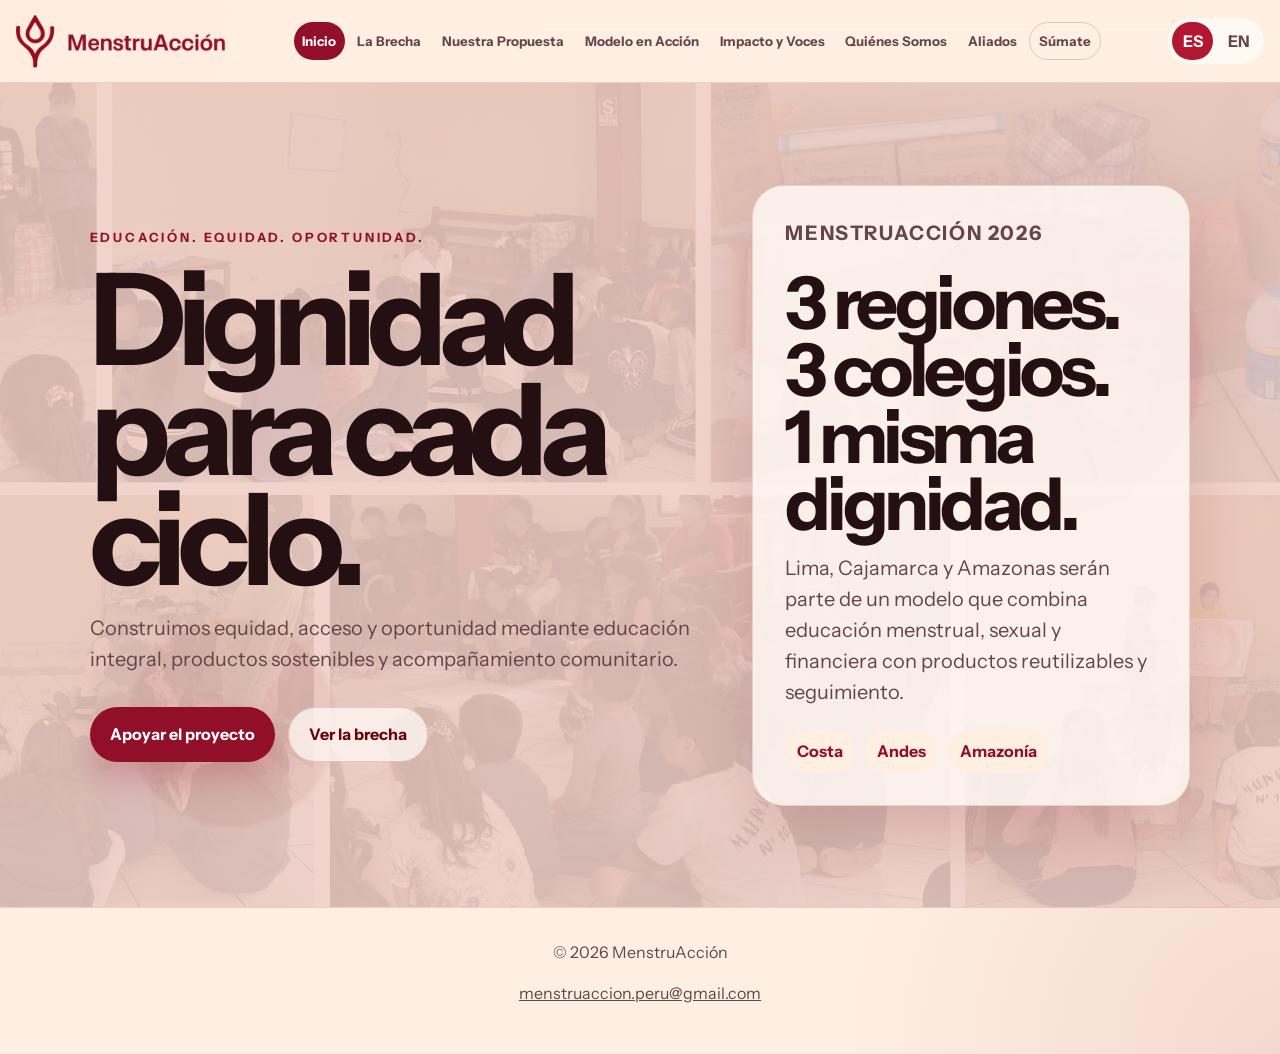
==== commit 03b5f8fb: "Update index.html" ====
--- a/index.html
+++ b/index.html
@@ -771,8 +771,8 @@
      </article>
     </div>
    </section>
+   -->
    <section class="page-section" id="aliados">
-   -->
     <div class="section-heading reveal reveal-up">
      <p class="eyebrow" data-i18n="allies_eyebrow">
       Aliados y patrocinadores
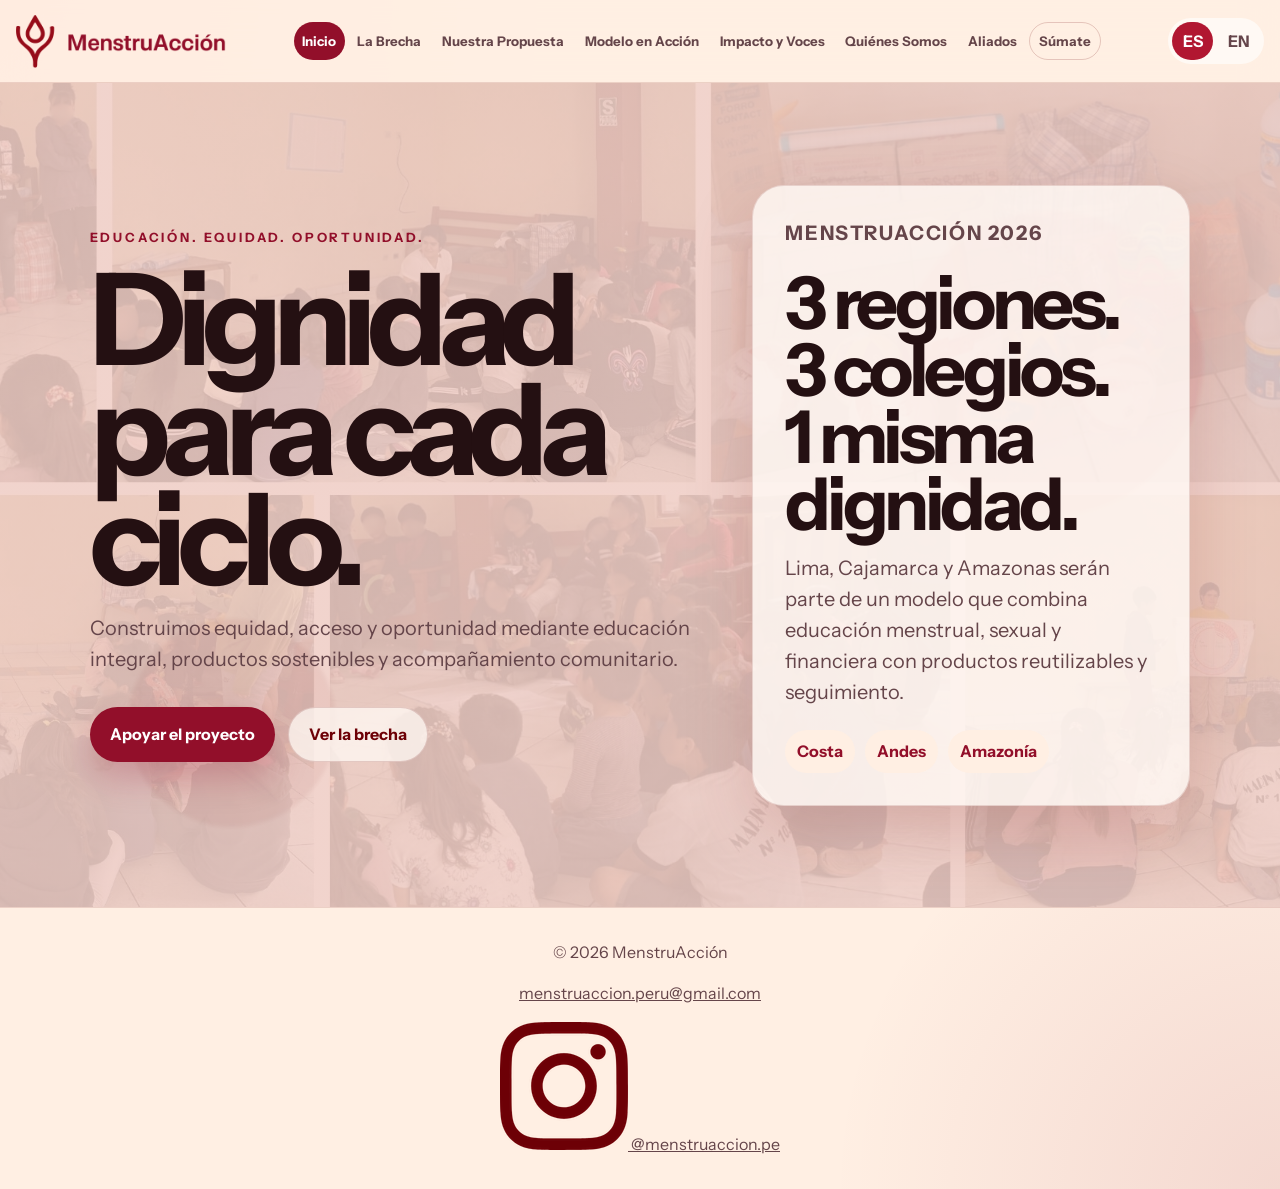
==== commit b551e051: "Update index.html" ====
--- a/index.html
+++ b/index.html
@@ -6,6 +6,7 @@
   <title>
    MenstruAcci&oacute;n | Dignidad para cada ciclo
   </title>
+  <link rel="icon" type="image/png" href="assets/favicon.png">
   <meta content="MenstruAcci&oacute;n construye equidad, acceso y oportunidad mediante educaci&oacute;n menstrual, sexual y financiera en Per&uacute;." name="description"/>
   <link rel="preconnect" href="https://fonts.googleapis.com">
   <link rel="preconnect" href="https://fonts.gstatic.com" crossorigin>
@@ -515,6 +516,11 @@
     </div>
    </section>
    <section class="page-section" id="impacto-voces">
+    
+    <video class="impact-bg-video" autoplay muted loop playsinline aria-hidden="true">
+      <source src="assets/videos/impacto-voces-bg.mp4" type="video/mp4">
+    </video>
+    
     <div class="section-heading reveal reveal-up">
      <p class="eyebrow" data-i18n="impact_eyebrow">
       Impacto y voces
@@ -527,6 +533,11 @@
      </p>
     </div>
     <div class="impact-layout">
+      <img
+        class="section-image reveal reveal-up"
+        src="assets/figures/productos-reutilizables.png"
+        alt="Kit de productos menstruales reutilizables de MenstruAcción"
+      >
      <div class="score-panel reveal reveal-left">
       <article class="score-row">
        <div>
@@ -644,46 +655,51 @@
     </div>
     <div class="team-area-grid">
      <article>
-      <h3 data-i18n="area_programs">
-       Programas y Proyectos
-      </h3>
-      <p data-i18n="area_programs_text">
-       Dise&ntilde;o curricular, implementaci&oacute;n escolar, facilitaci&oacute;n y adaptaci&oacute;n comunitaria.
-      </p>
-     </article>
-     <article>
-      <h3 data-i18n="area_research">
-       Investigaci&oacute;n y Sostenibilidad
-      </h3>
-      <p data-i18n="area_research_text">
-       Diagn&oacute;stico, reportes, evidencia, evaluaci&oacute;n, sostenibilidad ambiental y aprendizaje institucional.
-      </p>
-     </article>
-     <article>
-      <h3 data-i18n="area_wellbeing">
-       Comunidad y Bienestar
-      </h3>
-      <p data-i18n="area_wellbeing_text">
-       Seguimiento, cuidado, rutas de apoyo, espacios seguros y acompa&ntilde;amiento posterior.
-      </p>
-     </article>
-     <article>
-      <h3 data-i18n="area_comms">
-       Comunicaciones y Marketing
-      </h3>
-      <p data-i18n="area_comms_text">
-       Narrativa p&uacute;blica, campa&ntilde;as, redes, materiales visuales y movilizaci&oacute;n comunitaria.
-      </p>
-     </article>
-     <article>
-      <h3 data-i18n="area_management">
-       Gesti&oacute;n, Finanzas y Alianzas
-      </h3>
-      <p data-i18n="area_management_text">
-       Presupuesto, donaciones, procesos institucionales, articulaci&oacute;n legal y alianzas estrat&eacute;gicas.
-      </p>
-     </article>
-    </div>
+       <h3 data-i18n="area_programs">
+         Programas y Proyectos
+       </h3>
+       <p data-i18n="area_programs_text">
+         Diseño curricular, implementación escolar, facilitación y adaptación comunitaria.
+       </p>
+     </article>
+     
+     <article>
+       <h3 data-i18n="area_research">
+         Investigación y Sostenibilidad
+       </h3>
+       <p data-i18n="area_research_text">
+         Diagnóstico, reportes, evidencia, evaluación, sostenibilidad ambiental y aprendizaje institucional.
+       </p>
+     </article>
+     
+     <article>
+       <h3 data-i18n="area_management">
+         Desarrollo Institucional y Alianzas
+       </h3>
+       <p data-i18n="area_management_text">
+         Presupuesto, donaciones, procesos institucionales, articulación legal y alianzas estratégicas.
+       </p>
+     </article>
+     
+     <article>
+       <h3 data-i18n="area_comms">
+         Comunicaciones y Marketing
+       </h3>
+       <p data-i18n="area_comms_text">
+         Narrativa pública, campañas, redes, materiales visuales y movilización comunitaria.
+       </p>
+     </article>
+     
+     <article>
+       <h3 data-i18n="area_wellbeing">
+         Comunidad y Bienestar
+       </h3>
+       <p data-i18n="area_wellbeing_text">
+         Seguimiento, cuidado, rutas de apoyo, espacios seguros y acompañamiento posterior.
+       </p>
+     </article>    
+    </div>
+    <!--
     <div class="people-placeholder reveal reveal-up">
      <h3 data-i18n="people_placeholder_title">
       Pr&oacute;ximo paso: directorio del equipo
@@ -692,6 +708,7 @@
       Aqu&iacute; podremos a&ntilde;adir tarjetas por persona con foto, nombre, &aacute;rea, regi&oacute;n y una frase breve. Por ahora queda listo el espacio para crecer sin saturar la p&aacute;gina.
      </p>
     </div>
+    -->
    </section>
    <!--
    <section class="page-section" id="recursos">
@@ -958,9 +975,17 @@
      </article>
    </section>
   </main>
+
   <footer class="site-footer">
-  <p>© 2026 MenstruAcción</p>
-  <p><a href="mailto:menstruaccion.peru@gmail.com">menstruaccion.peru@gmail.com</a></p>
+    <p>© 2026 MenstruAcción</p>
+  
+    <p><a href="mailto:menstruaccion.peru@gmail.com">menstruaccion.peru@gmail.com</a></p>
+  
+    <a class="footer-instagram" href="https://www.instagram.com/menstruaccion.pe" target="_blank" rel="noopener">
+      <img src="assets/icons/instagram.png" alt="Instagram de MenstruAcción">
+      <span>@menstruaccion.pe</span>
+    </a>
   </footer>
+  
  </body>
 </html>
--- a/style.css
+++ b/style.css
@@ -694,6 +694,41 @@
 /* IMPACT + TESTIMONIALS */
 /* ============================= */
 
+#impacto-voces {
+  position: relative;
+  overflow: hidden;
+}
+
+#impacto-voces > *:not(.impact-bg-video) {
+  position: relative;
+  z-index: 2;
+}
+
+.impact-bg-video {
+  position: absolute;
+  inset: 0;
+  width: 100%;
+  height: 100%;
+  object-fit: cover;
+  object-position: center center;
+  opacity: 0.28;
+  filter: blur(3px) saturate(0.9);
+  transform: none;
+  z-index: 0;
+  pointer-events: none;
+}
+
+#impacto-voces::after {
+  content: "";
+  position: absolute;
+  inset: 0;
+  background:
+    linear-gradient(rgba(255, 239, 227, 0.60), rgba(255, 239, 227, 0.72)),
+    radial-gradient(circle at center, rgba(146, 15, 42, 0.10), transparent 45%);
+  z-index: 1;
+  pointer-events: none;
+}
+
 .impact-layout {
   display: grid;
   grid-template-columns: minmax(0, 0.9fr) minmax(320px, 1.1fr);
@@ -855,7 +890,7 @@
 
 .allies-grid article {
   min-height: 260px;
-  padding: 1.4rem;
+  padding: 1.1rem;
   overflow: hidden;
   border: 1px solid var(--line);
   border-radius: var(--radius-xl);
@@ -871,18 +906,20 @@
   margin-bottom: 2.6rem;
   overflow: hidden;
   text-decoration: none;
+  outline: none;
 }
 
 .allies-grid article img {
-  width: 89%;
-  height: 89%;
+  width: 85%;
+  max-width: 320px;
+  height: auto;
+  max-height: 220px;
   object-fit: contain;
-  display: block;
-  transition: var(--transition);
-}
-
-.allies-grid article a:hover img {
-  transform: scale(1.04);
+}
+
+.allies-grid article a:focus,
+.allies-grid article a:active {
+  outline: none;
 }
 
 .allies-grid article h3 {
